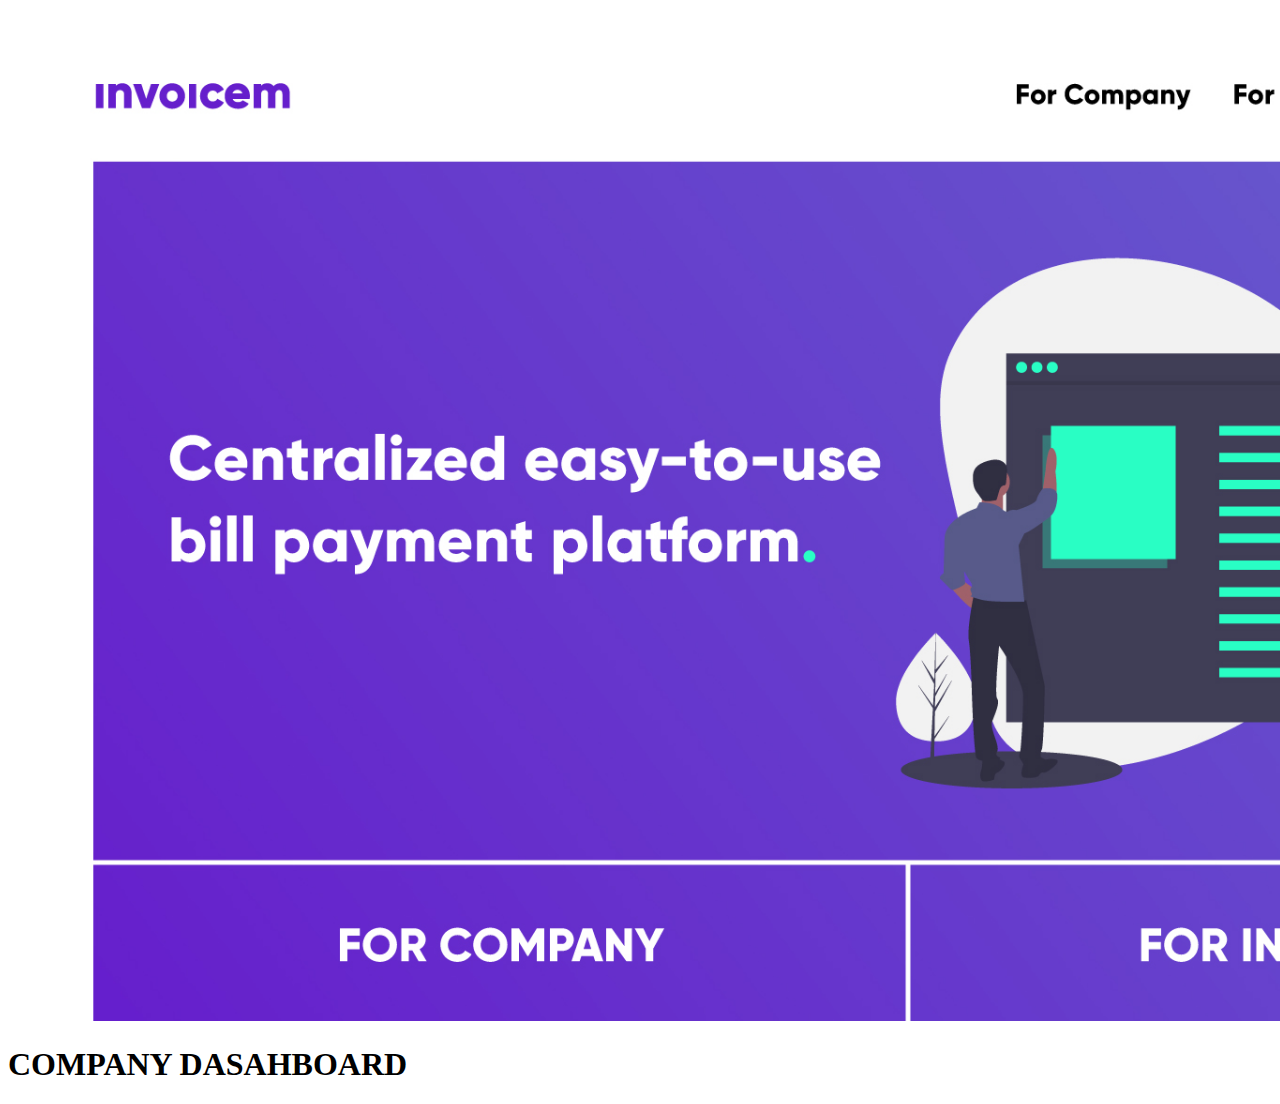
==== c-dashboard.html @ b57991b8 "added some pages" ====
<!DOCTYPE html>
<html>
<head>
	<title>App</title>
	<link rel="stylesheet" type="text/css" href="stylesheet.css">
</head>
<body>
	<div class="background">
		<img class="bgimage" src="TWHack-Landing.jpg">
		<h1>COMPANY DASAHBOARD</h1>
		
	</div>
</body>
</html>
---- stylesheet.css ----
.bgimage {
  width: 200vh;
}

.companybtn {
	-webkit-user-select: none; /* Safari */
	-moz-user-select: none; /* Firefox */
	-ms-user-select: none; /* IE10+/Edge */
	-webkit-transition-duration: 0.4s; /* Safari */
	transition-duration: 0.4s;
	user-select: none; /* Standard */
	background-color: transparent;
	border: none;	
	text-align: center;
	cursor: pointer;
	height: 80px;
	width: 400px;
	position: absolute;
	left: 150px;
	bottom: -75px;
  }

  .individualBtn {
	-webkit-user-select: none; /* Safari */
	-moz-user-select: none; /* Firefox */
	-ms-user-select: none; /* IE10+/Edge */
	-webkit-transition-duration: 0.4s; /* Safari */
	transition-duration: 0.4s;
	user-select: none; /* Standard */
	background-color: transparent;
	border: none;	
	text-align: center;
	cursor: pointer;
	height: 80px;
	width: 400px;
	position: absolute;
	left: 720px;
	bottom: -75px;
}

.pay-bills {
	-webkit-user-select: none; /* Safari */
	-moz-user-select: none; /* Firefox */
	-ms-user-select: none; /* IE10+/Edge */
	-webkit-transition-duration: 0.4s; /* Safari */
	transition-duration: 0.4s;
	user-select: none; /* Standard */
	font-family: "Gilroy-ExtraBold";
	font-size: 14pt;
	background-color: transparent;
	border: 0.5px solid black;
	border-radius: 8px;
	text-align: center;
	cursor: pointer;
	height: 60px;
	width: 200px;
	position: absolute;
	left: 520px;
	bottom: 0px;
	background-color: #6759CB;
	color: white;
}
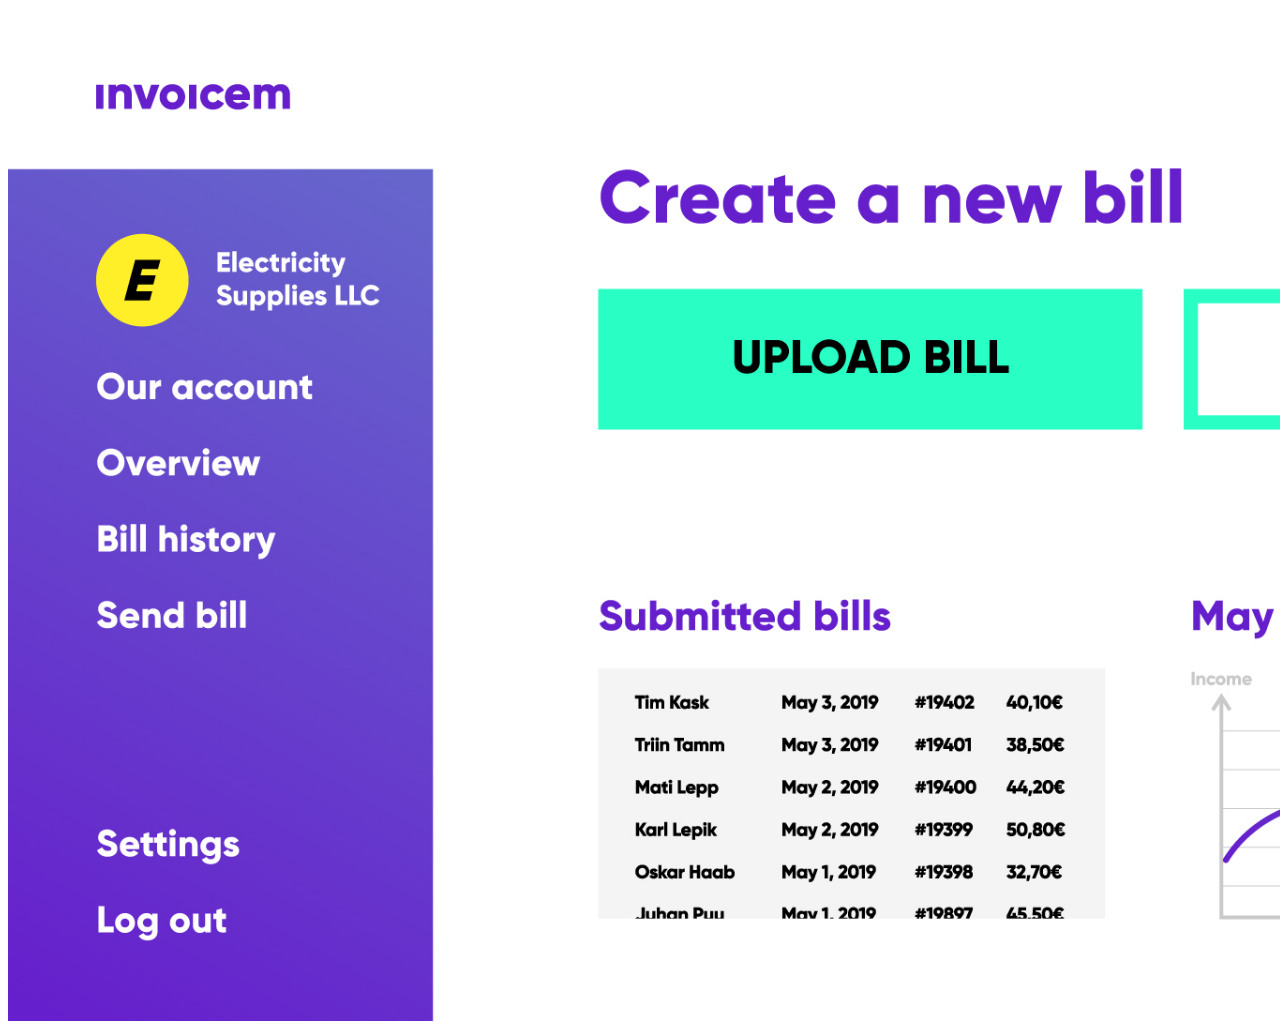
==== commit 64478f80: "Added functionality" ====
--- a/c-dashboard.html
+++ b/c-dashboard.html
@@ -6,8 +6,19 @@
 </head>
 <body>
 	<div class="background">
-		<img class="bgimage" src="TWHack-Landing.jpg">
-		<h1>COMPANY DASAHBOARD</h1>
+		<img class="bgimage" src="TWHack-Company-Dashboard.jpg">
+
+		<div class="clickable">
+      		<a href="index.html" class="fill-div"></a>
+      	</div>
+
+      	<div class="upload">
+      		<a href="index.html" class="fill-div"></a>
+      	</div>
+
+      	<div class="use-template">
+      		<a href="index.html" class="fill-div"></a>
+      	</div>
 		
 	</div>
 </body>
--- a/stylesheet.css
+++ b/stylesheet.css
@@ -53,10 +53,45 @@
 	text-align: center;
 	cursor: pointer;
 	height: 60px;
-	width: 200px;
+	width: 250px;
 	position: absolute;
 	left: 520px;
 	bottom: 0px;
 	background-color: #6759CB;
 	color: white;
 }
+
+.pay-bills:hover {
+	background-color: blue;
+}
+
+.clickable {
+	width: 200px;
+	height: 80px;
+	position: absolute;
+	top: 30px;
+	left: 50px;
+}
+
+.upload {
+	width: 443px;
+	height: 114px;
+	position: absolute;
+	top: 238px;
+	left: 490px;
+}
+
+.upload {
+	width: 443px;
+	height: 114px;
+	position: absolute;
+	top: 238px;
+	left: 967px;
+}
+
+a.fill-div {
+	display: block;
+    height: 100%;
+    width: 100%;
+    text-decoration: none;
+}
